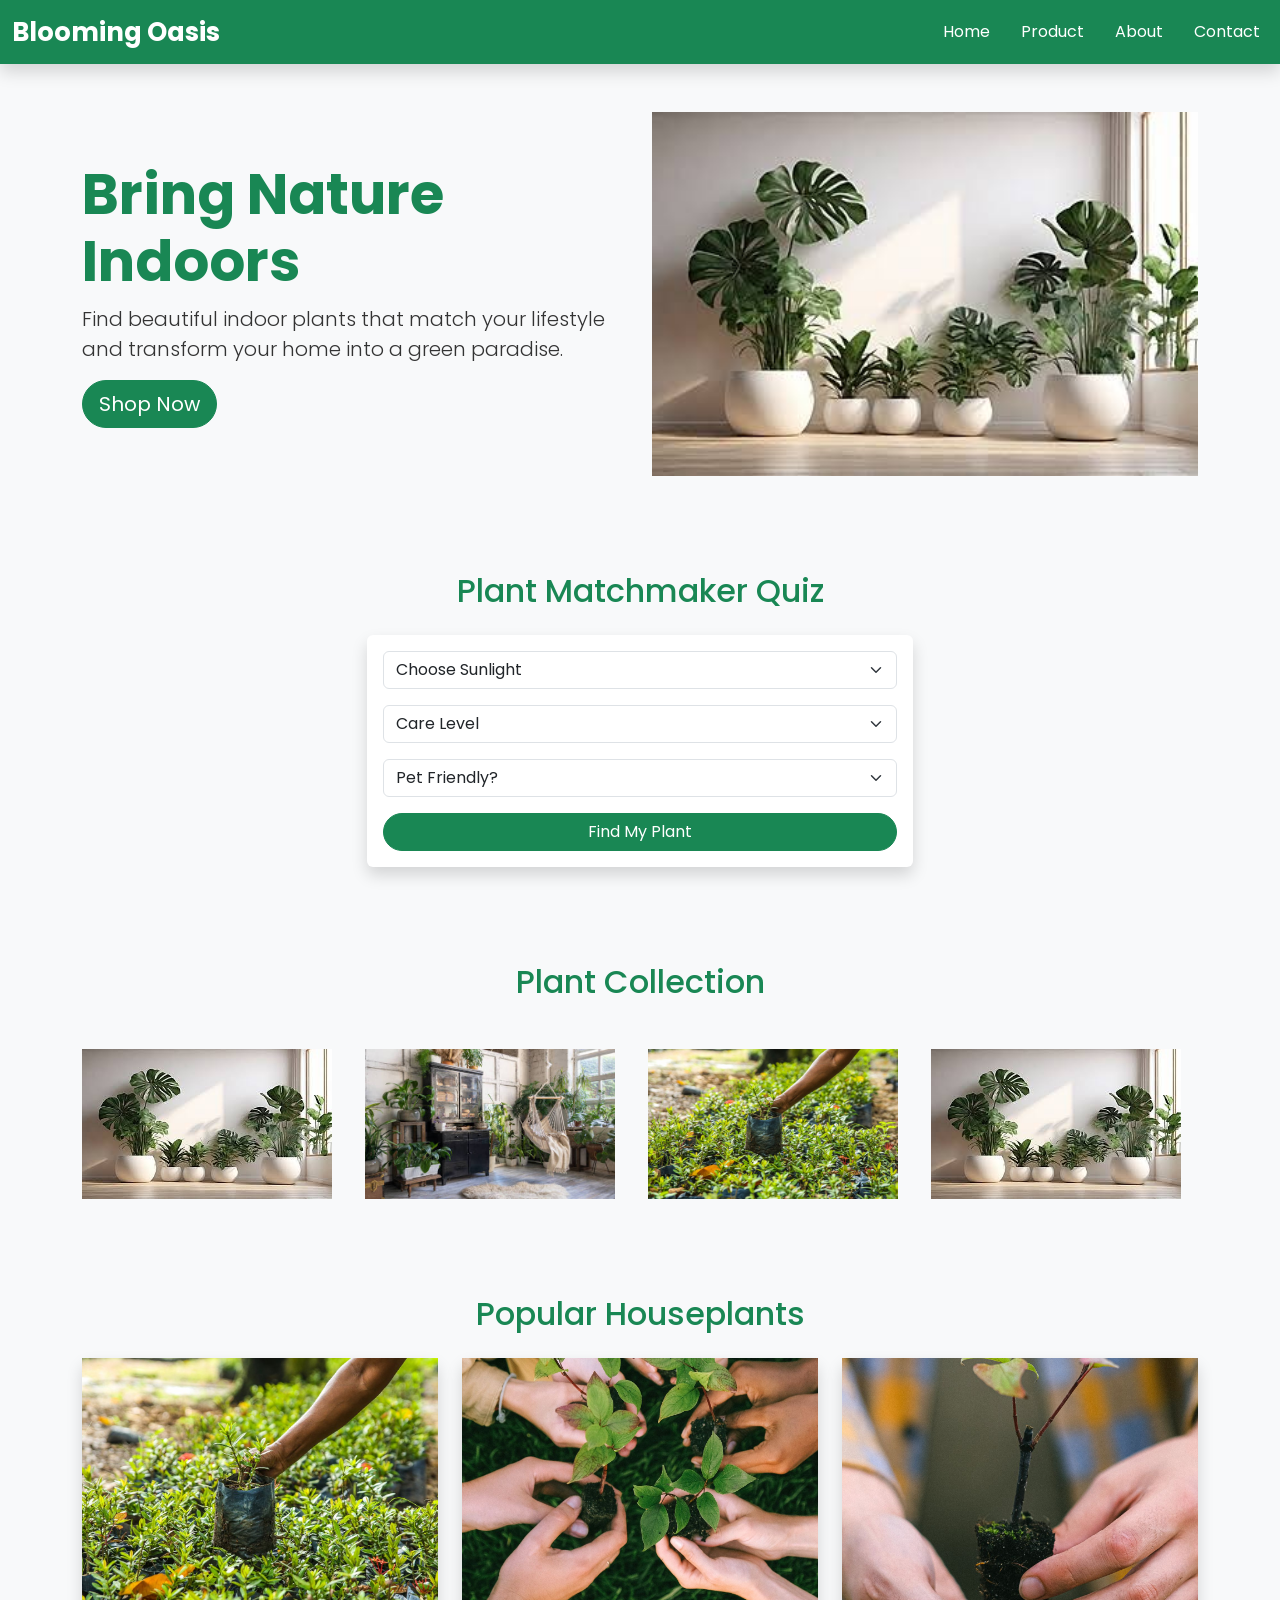
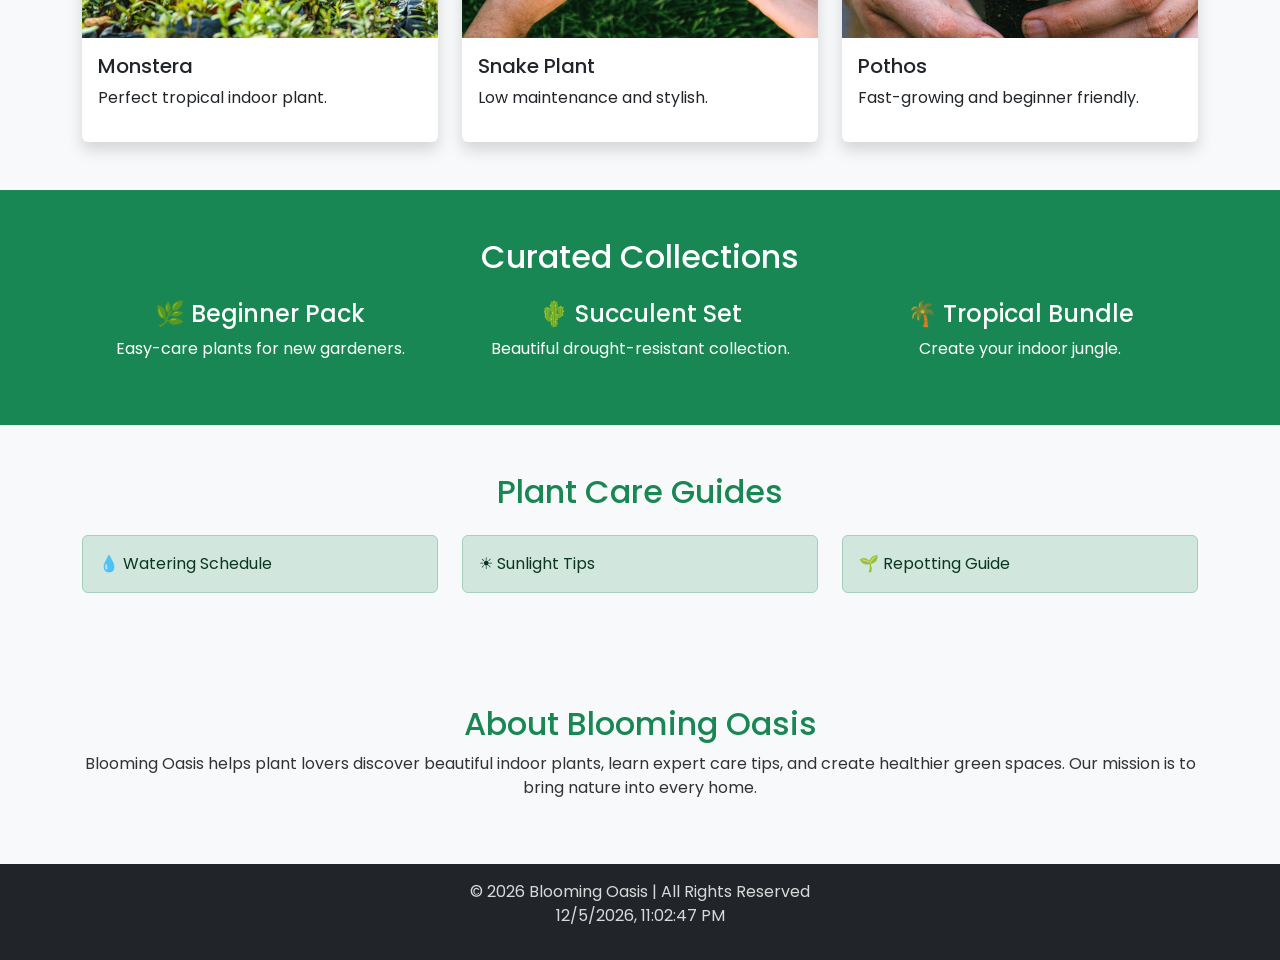
==== index.html @ 04e27eae "Add files via upload" ====
<!DOCTYPE html>
<html lang="en">

<head>
  <meta charset="UTF-8">
  <meta name="viewport" content="width=device-width, initial-scale=1.0">

  <title>Blooming Oasis</title>

  <link href="https://cdn.jsdelivr.net/npm/bootstrap@5.3.3/dist/css/bootstrap.min.css" rel="stylesheet">

  <link rel="stylesheet" href="style.css">
</head>

<body>

  <!-- Navbar Start -->

  <nav class="navbar navbar-expand-lg navbar-dark bg-success shadow sticky-top">

    <div class="container-fluid">

      <a class="navbar-brand fw-bold" href="#">
        Blooming Oasis
      </a>

      <button class="navbar-toggler" type="button" data-bs-toggle="collapse" data-bs-target="#menu">

        <span class="navbar-toggler-icon"></span>

      </button>

      <div class="collapse navbar-collapse" id="menu">

        <ul class="navbar-nav ms-auto">

          <li class="nav-item">
            <a class="nav-link active" target="_blank" href="#">Home</a>
          </li>

          <li class="nav-item">
            <a class="nav-link"  target="_blank"  href="product.html">Product</a>
          </li>

          <li class="nav-item">
            <a class="nav-link"  target="_blank"  href="about.html">About</a>
          </li>

          <li class="nav-item">
            <a class="nav-link"  target="_blank"  href="contact.html">Contact</a>
          </li>

        </ul>

      </div>

    </div>

  </nav>

  <!-- Hero -->

  <section class="bg-light py-5">

    <div class="container">

      <div class="row align-items-center">

        <div class="col-lg-6">

          <h1 class="display-4 fw-bold text-success">

            Bring Nature Indoors

          </h1>

          <p class="lead">

            Find beautiful indoor plants that match your lifestyle and transform your home into a green paradise.

          </p>

          <a href="#" class="btn btn-success btn-lg">

            Shop Now

          </a>

        </div>

        <div class="col-lg-6">

          <img src="picture/plant.jpg" width="100%" alt="">

        </div>

      </div>

    </div>

  </section>

  <!-- Plant Matchmaker -->

  <section class="py-5">

    <div class="container">

      <h2 class="text-center text-success mb-4">

         Plant Matchmaker Quiz

      </h2>

      <div class="row justify-content-center">

        <div class="col-lg-6">

          <div class="card shadow">

            <div class="card-body">

              <select class="form-select mb-3">

                <option>Choose Sunlight</option>

                <option>Low Light</option>

                <option>Medium Light</option>

                <option>Bright Light</option>

              </select>

              <select class="form-select mb-3">

                <option>Care Level</option>

                <option>Easy</option>

                <option>Moderate</option>

                <option>Expert</option>

              </select>

              <select class="form-select mb-3">

                <option>Pet Friendly?</option>

                <option>Yes</option>

                <option>No</option>

              </select>

              <button class="btn btn-success w-100">

                Find My Plant

              </button>

            </div>

          </div>

        </div>

      </div>

    </div>

  </section>

  <!-- Plant Gallery -->

  <section class="py-5 bg-light">

    <div class="container">

      <h2 class="text-center text-success mb-5">

        Plant Collection

      </h2>

      <div class="row g-3">

        <div class="col-md-3">
          <img src="picture/plant.jpg" width="250" height="150" alt="">
        </div>

        <div class="col-md-3">
          <img src="picture/plants2.jpg"  width="250" height="150" alt="">
        </div>

        <div class="col-md-3">
          <img src="picture/plant3.jpg"  width="250" height="150" alt="">
        </div>

        <div class="col-md-3">
          <img src="picture/plant.jpg"  width="250" height="150" alt="">
        </div>

      </div>

    </div>

  </section>

  <!-- Popular Plants -->

  <section class="py-5">

    <div class="container">

      <h2 class="text-center text-success mb-4">

        Popular Houseplants

      </h2>

      <div class="row">

        <div class="col-md-4">

          <div class="card shadow">

            <img src="picture/plant3.jpg" alt="">

            <div class="card-body">

              <h5>Monstera</h5>

              <p>Perfect tropical indoor plant.</p>

            </div>

          </div>

        </div>

        <div class="col-md-4">

          <div class="card shadow">

            <img src="picture/plant4.jpg" alt="">

            <div class="card-body">

              <h5>Snake Plant</h5>

              <p>Low maintenance and stylish.</p>

            </div>

          </div>

        </div>

        <div class="col-md-4">

          <div class="card shadow">

            <img src="picture/plant2.jpg" alt="">

            <div class="card-body">

              <h5>Pothos</h5>

              <p>Fast-growing and beginner friendly.</p>

            </div>

          </div>

        </div>

      </div>

    </div>

  </section>

  <!-- Curated Collections -->

  <section class="py-5 bg-success text-white">

    <div class="container text-center">

      <h2>

        Curated Collections

      </h2>

      <div class="row mt-4">

        <div class="col-md-4">

          <h4>🌿 Beginner Pack</h4>

          <p>Easy-care plants for new gardeners.</p>

        </div>

        <div class="col-md-4">

          <h4>🌵 Succulent Set</h4>

          <p>Beautiful drought-resistant collection.</p>

        </div>

        <div class="col-md-4">

          <h4>🌴 Tropical Bundle</h4>

          <p>Create your indoor jungle.</p>

        </div>

      </div>

    </div>

  </section>

  <!-- Plant Care -->

  <section class="py-5">

    <div class="container">

      <h2 class="text-center text-success mb-4">

        Plant Care Guides

      </h2>

      <div class="row">

        <div class="col-md-4">

          <div class="alert alert-success">

            💧 Watering Schedule

          </div>

        </div>

        <div class="col-md-4">

          <div class="alert alert-success">

            ☀ Sunlight Tips

          </div>

        </div>

        <div class="col-md-4">

          <div class="alert alert-success">

            🌱 Repotting Guide

          </div>

        </div>

      </div>

    </div>

  </section>

  <!-- About -->

  <section class="py-5 bg-light">

    <div class="container">

      <h2 class="text-center text-success">

        About Blooming Oasis

      </h2>

      <p class="text-center">

        Blooming Oasis helps plant lovers discover beautiful indoor plants, learn expert care tips, and create healthier
        green spaces. Our mission is to bring nature into every home.

      </p>

    </div>

  </section>

  <!-- Footer -->

  <footer class="bg-dark text-white text-center py-3">

    <p class="mb-0">

      © 2026 Blooming Oasis | All Rights Reserved

    </p>
    <p id="title"></p>

  </footer>

  <script src="https://cdn.jsdelivr.net/npm/bootstrap@5.3.3/dist/js/bootstrap.bundle.min.js"></script>

  <script src="main.js"></script>

</body>

</html>
---- style.css ----
/* ==========================================
   Blooming Oasis - Main Stylesheet
   ========================================== */

/* Google Font */
@import url('https://fonts.googleapis.com/css2?family=Poppins:wght@300;400;500;600;700&display=swap');

*{
    margin:0;
    padding:0;
    box-sizing:border-box;
    font-family:'Poppins',sans-serif;
}

html{
    scroll-behavior:smooth;
}

body{
    background:#f8f9fa;
    color:#333;
    overflow-x:hidden;
}

/* ===========================
   Navbar
=========================== */
.monstera{
    color: #198754;
}

.navbar{
    transition:.4s;
}

.navbar-brand{
    font-size:1.6rem;
    font-weight:700;
}

.nav-link{
    color:#fff !important;
    margin-left:15px;
    transition:.3s;
}

.nav-link:hover{
    color:#ffc107 !important;
}

/* ===========================
   Hero Section
=========================== */

.hero{
    min-height:90vh;
    background:linear-gradient(rgba(0,0,0,.5),
    rgba(0,0,0,.5)),
    url("../images/hero-bg.jpg");
    background-size:cover;
    background-position:center;
}

.hero h1{
    font-size:3.5rem;
    font-weight:700;
}

.hero p{
    font-size:1.1rem;
}

/* ===========================
   Buttons
=========================== */

.btn{
    border-radius:50px;
    transition:.3s;
}

.btn:hover{
    transform:translateY(-3px);
}

/* ===========================
   Cards
=========================== */

.card{
    border:none;
    transition:.4s;
}

.card:hover{

    transform:translateY(-10px);

    box-shadow:0 15px 35px
    rgba(0,0,0,.15);

}

.card img{

    height:280px;

    object-fit:cover;

}

/* ===========================
   Gallery
=========================== */

.gallery img{

    transition:.4s;

    border-radius:15px;

}

.gallery img:hover{

    transform:scale(1.05);

}

/* ===========================
   Collection Box
=========================== */

.collection-box{

    transition:.3s;

    border-radius:15px;

}

.collection-box:hover{

    transform:translateY(-10px);

    background:#198754;

    color:#fff;

}
/* ==========================================
   Accordion
========================================== */

.accordion-button{
    font-weight:600;
}

.accordion-button:not(.collapsed){
    background:#198754;
    color:#fff;
}

/* ==========================================
   About Section
========================================== */

.about-section img{
    border-radius:20px;
    transition:0.4s;
}

.about-section img:hover{
    transform:scale(1.03);
}

.about-section h2{
    color:#198754;
    font-weight:700;
}

/* ==========================================
   Newsletter
========================================== */

.newsletter{
    background:#eaf8ef;
}

.newsletter .form-control{
    height:55px;
    border-radius:50px 0 0 50px;
}

.newsletter .btn{
    border-radius:0 50px 50px 0;
}

/* ==========================================
   Footer
========================================== */

footer{
    background:#1d1d1d;
}

footer h4,
footer h5{
    color:#fff;
}

footer p,
footer a{
    color:#d9d9d9;
}

footer a{
    text-decoration:none;
    transition:.3s;
}

footer a:hover{
    color:#ffc107;
}

footer i{
    font-size:24px;
    margin-right:12px;
    transition:.3s;
}

footer i:hover{
    color:#ffc107;
    transform:translateY(-4px);
}

/* ==========================================
   Back To Top
================================

/*======= product video ============= */
.growth-video h2{
    color: #198754;
    font-size: 30px;
    font-weight:700 ;
}

 /* Pot & Stand Add-ons */
 .choose{
    color: #198754;
 }

 /* Repotting Recommendation  */
 .repotting{
    color: #198754;
 }

  /* Plant Parent Tips */
  .parent-tips{
    color: #198754;
  }
  .shadow-1:hover{
    box-shadow: 2px 10px 15px red;
  }

  .shadow-2:hover{
    box-shadow: 2px 10px 15px rgb(0, 255, 166);
  }

  .shadow-3:hover{
    box-shadow: 2px 10px 15px rgb(98, 0, 255);
  }
  /* About Blooming Oasis */
  .blooming{
    color: #198754;
  }
   .our{
    color: #198754;
   }

   .our-mission{
    color: #198754;
   }

   .sustainable{
    color: #198754;
   }

   .meet{
    color: #198754;
   }

   .general-all h5{
    color: #198754;
   }
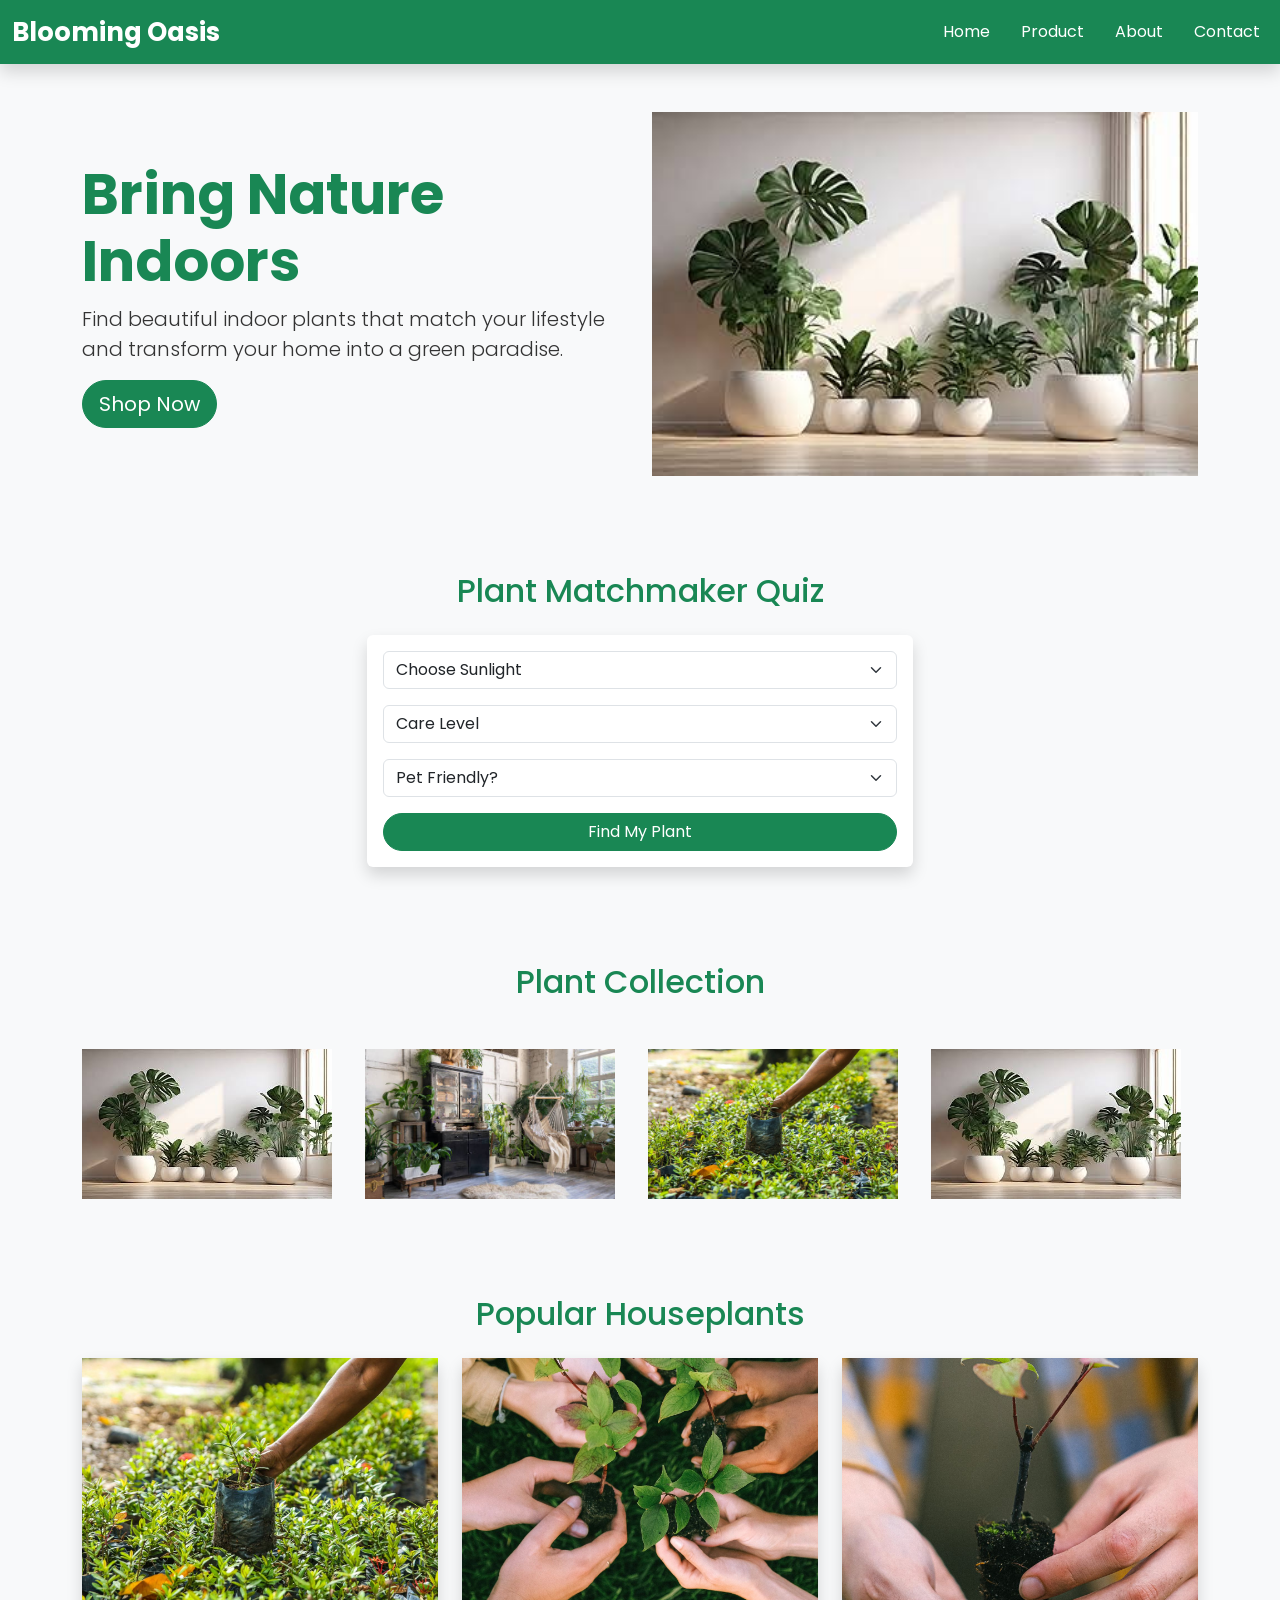
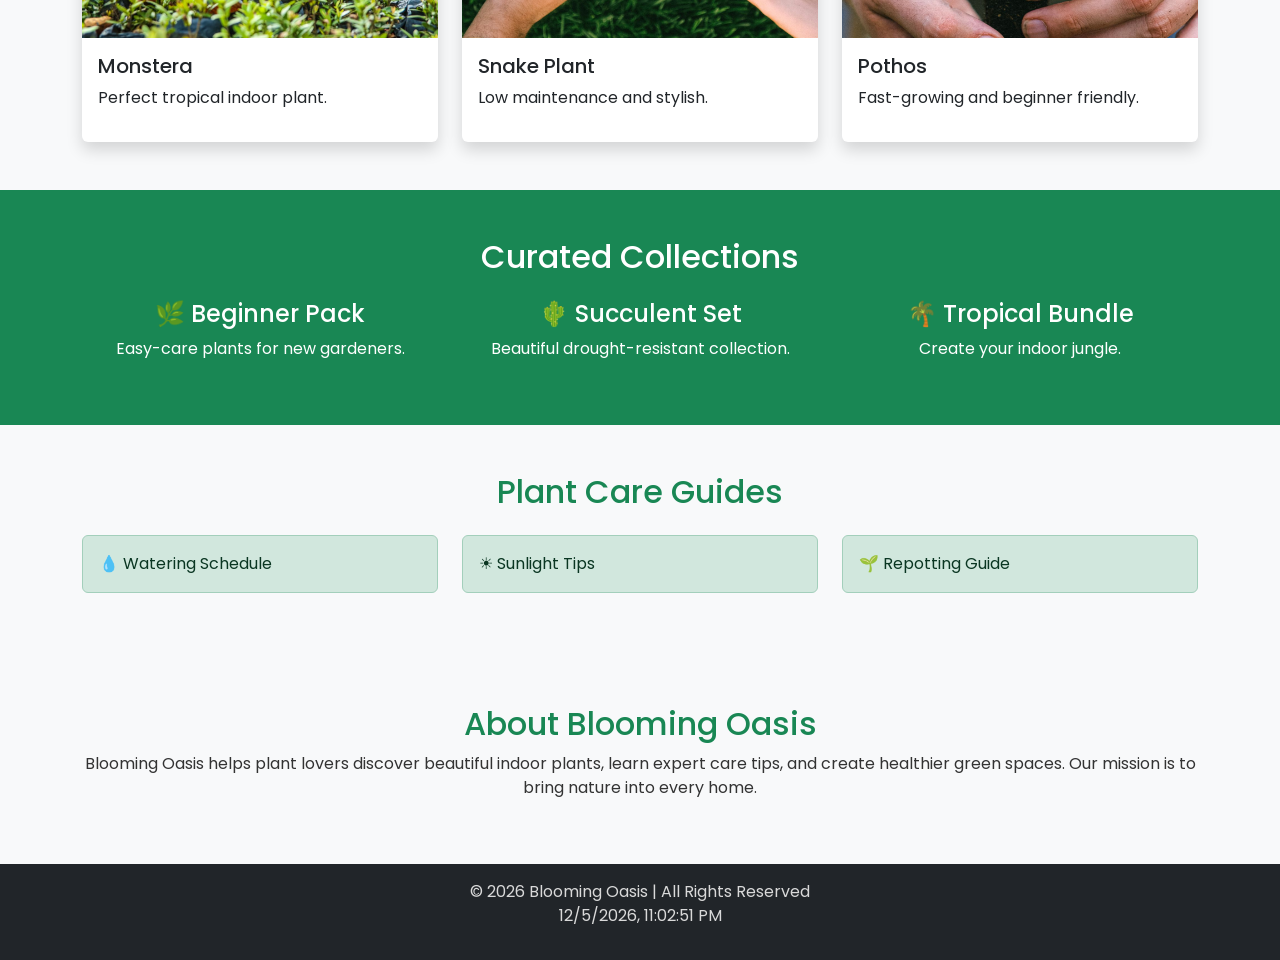
==== commit 0467ef65: "Fix HTML entity encoding in index.html" ====
--- a/index.html
+++ b/index.html
@@ -35,19 +35,19 @@
         <ul class="navbar-nav ms-auto">
 
           <li class="nav-item">
-            <a class="nav-link active" target="_blank" href="#">Home</a>
+            <a class="nav-link active" href="#">Home</a>
           </li>
 
           <li class="nav-item">
-            <a class="nav-link"  target="_blank"  href="product.html">Product</a>
+            <a class="nav-link"   href="product.html">Product</a>
           </li>
 
           <li class="nav-item">
-            <a class="nav-link"  target="_blank"  href="about.html">About</a>
+            <a class="nav-link"    href="about.html">About</a>
           </li>
 
           <li class="nav-item">
-            <a class="nav-link"  target="_blank"  href="contact.html">Contact</a>
+            <a class="nav-link"   href="contact.html">Contact</a>
           </li>
 
         </ul>
@@ -418,4 +418,4 @@
 
 </body>
 
-</html>+</html>
